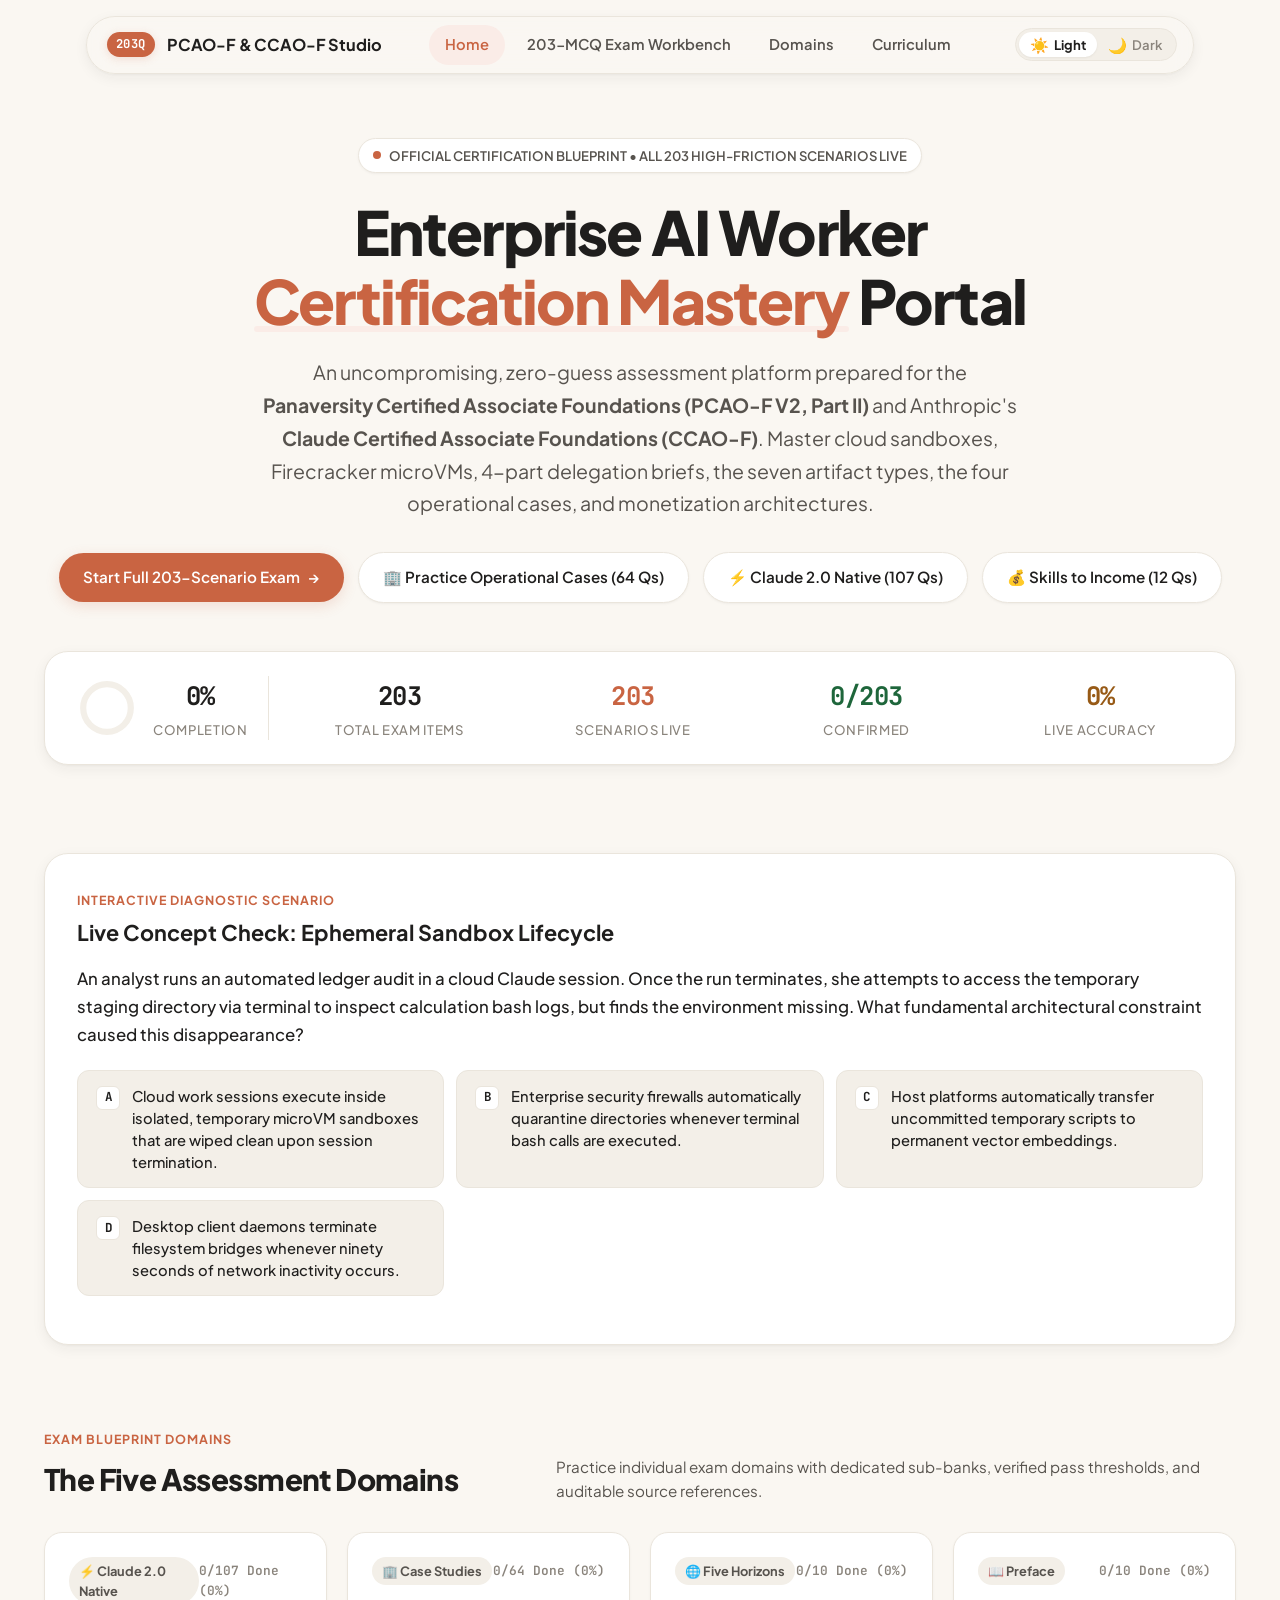
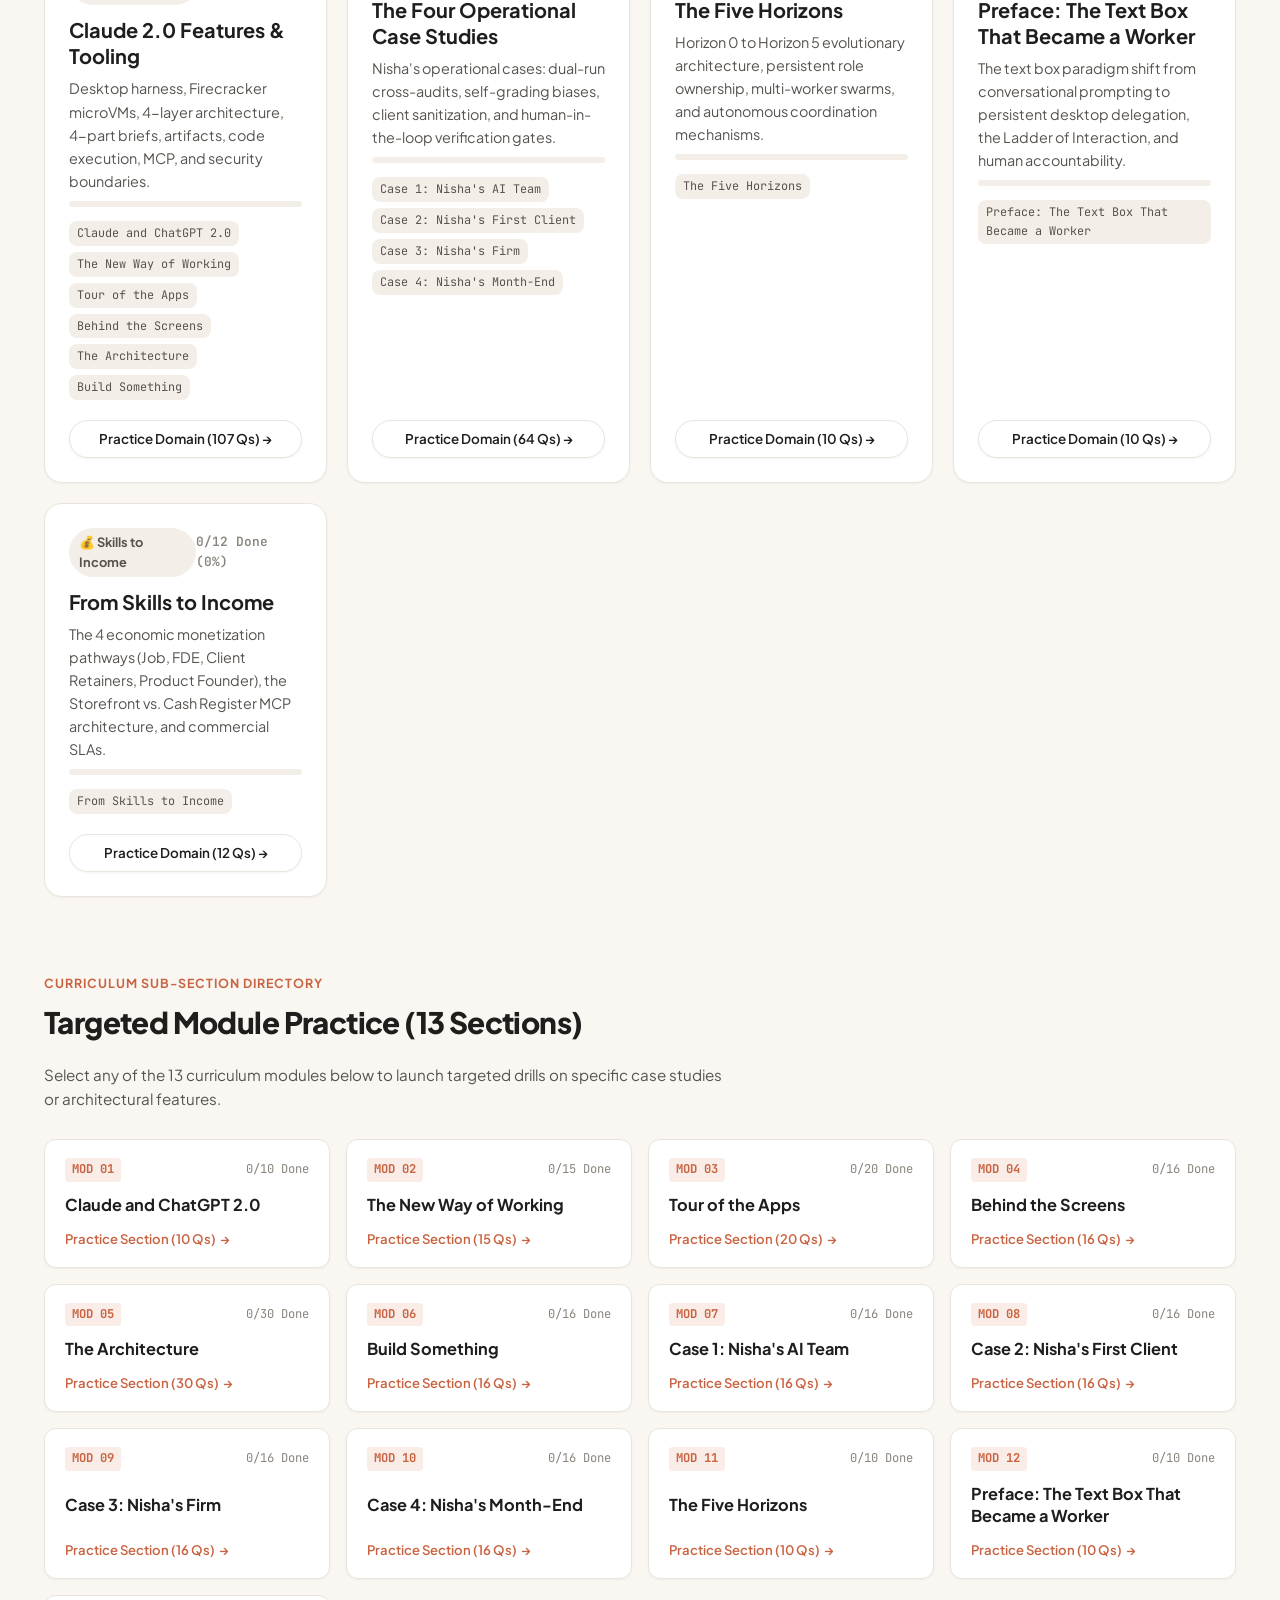
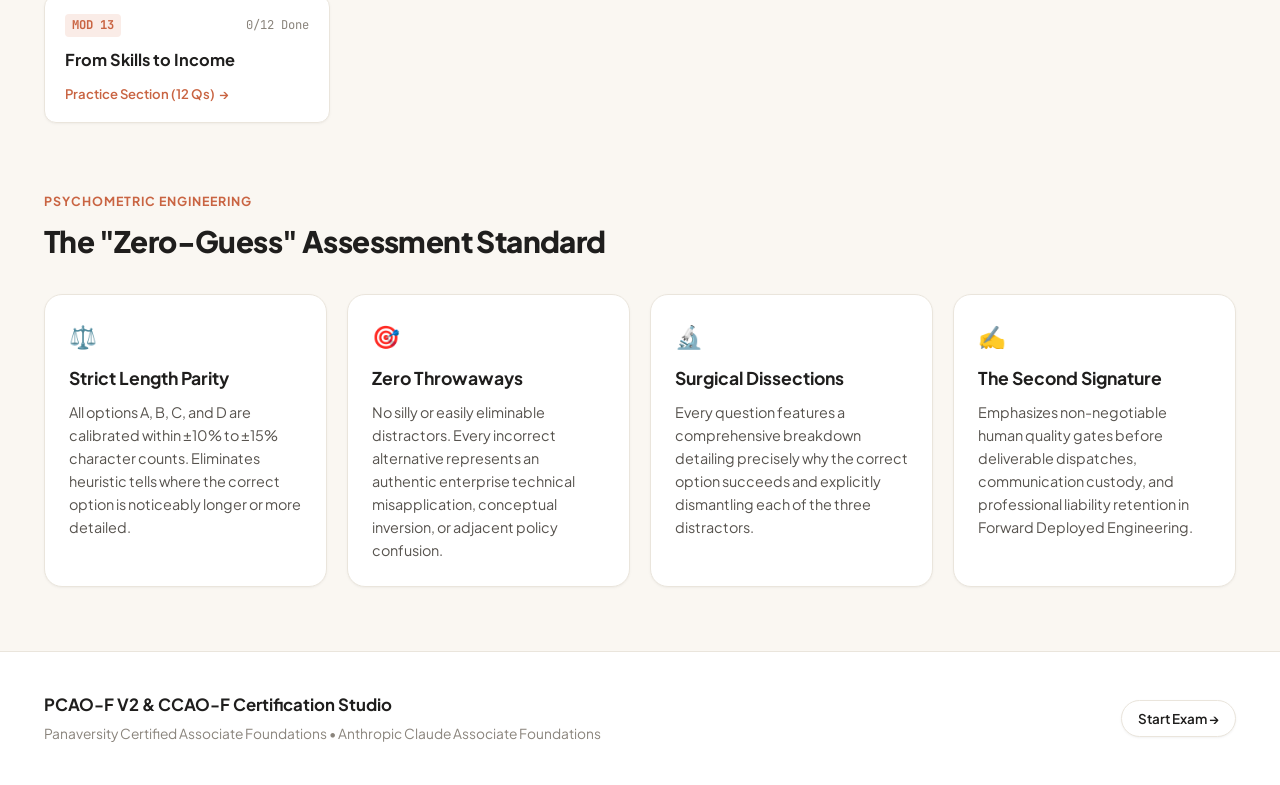
==== index.html @ 197ea334 "feat: complete 203-scenario zero-guess certification portal" ====
<!DOCTYPE html>
<html lang="en" data-theme="light">
<head>
  <meta charset="UTF-8" />
  <meta name="viewport" content="width=device-width, initial-scale=1.0" />
  <title>PCAO-F V2 &amp; CCAO-F Certification Studio | 203-Scenario Enterprise Portal</title>
  <link rel="stylesheet" href="styles.css" />
  <script defer src="questions.js"></script>
  <script defer src="app.js"></script>
</head>
<body>
  <!-- Canvas for milestone & correct-answer celebration effects -->
  <canvas id="celebration-canvas"></canvas>

  <!-- Floating Capsule Top Navigation Dock -->
  <header class="top-nav">
    <nav class="nav-capsule" aria-label="Main Navigation">
      <a class="nav-brand" href="index.html">
        <span class="brand-badge">203Q</span>
        <span>PCAO-F &amp; CCAO-F Studio</span>
      </a>

      <div class="nav-links">
        <a class="nav-link active" href="index.html">Home</a>
        <a class="nav-link" href="quiz.html">203-MCQ Exam Workbench</a>
        <a class="nav-link" href="#domains">Domains</a>
        <a class="nav-link" href="#curriculum">Curriculum</a>
      </div>

      <div class="nav-actions">
        <!-- Light / Dark Theme Switcher with Sun & Moon Icons -->
        <div class="theme-switch" role="group" aria-label="Theme Switcher">
          <button type="button" class="theme-switch-btn active" data-theme-btn="light" title="Switch to Light Theme">
            <span class="theme-icon" aria-hidden="true">☀️</span>
            <span>Light</span>
          </button>
          <button type="button" class="theme-switch-btn" data-theme-btn="dark" title="Switch to Dark Theme">
            <span class="theme-icon" aria-hidden="true">🌙</span>
            <span>Dark</span>
          </button>
        </div>
      </div>
    </nav>
  </header>

  <main class="container">
    <!-- Hero Section -->
    <section class="hero">
      <div class="hero-pill">
        <span class="hero-pill-dot"></span>
        <span>OFFICIAL CERTIFICATION BLUEPRINT • ALL 203 HIGH-FRICTION SCENARIOS LIVE</span>
      </div>

      <h1 class="hero-title" id="home-hero-title">
        Enterprise AI Worker <br />
        <span class="accent-span">Certification Mastery</span> Portal
      </h1>

      <p class="hero-sub">
        An uncompromising, zero-guess assessment platform prepared for the <strong>Panaversity Certified Associate Foundations (PCAO-F V2, Part II)</strong> and Anthropic's <strong>Claude Certified Associate Foundations (CCAO-F)</strong>. Master cloud sandboxes, Firecracker microVMs, 4-part delegation briefs, the seven artifact types, the four operational cases, and monetization architectures.
      </p>

      <div class="hero-actions">
        <a class="btn btn-primary" href="quiz.html">
          <span>Start Full 203-Scenario Exam</span>
          <span>→</span>
        </a>
        <a class="btn btn-outline" href="quiz.html?domain=The%20Four%20Operational%20Case%20Studies">
          <span>🏢 Practice Operational Cases (64 Qs)</span>
        </a>
        <a class="btn btn-outline" href="quiz.html?domain=Claude%202.0%20Features%20%26%20Tooling">
          <span>⚡ Claude 2.0 Native (107 Qs)</span>
        </a>
        <a class="btn btn-outline" href="quiz.html?domain=From%20Skills%20to%20Income">
          <span>💰 Skills to Income (12 Qs)</span>
        </a>
      </div>

      <!-- Live Examination Metrics Ribbon -->
      <div class="metrics-panel">
        <div class="metrics-ring-col">
          <svg class="metrics-ring-svg" viewBox="0 0 58 58" aria-hidden="true">
            <circle class="metrics-ring-bg" cx="29" cy="29" r="23"></circle>
            <circle class="metrics-ring-fg" id="home-ring-fg" cx="29" cy="29" r="23" stroke-dasharray="144.5" stroke-dashoffset="144.5"></circle>
          </svg>
          <div>
            <div class="metric-val" id="home-ring-pct">0%</div>
            <div class="metric-label">Completion</div>
          </div>
        </div>

        <div class="metric-cell">
          <div class="metric-val" id="home-stat-total">203</div>
          <div class="metric-label">Total Exam Items</div>
        </div>

        <div class="metric-cell">
          <div class="metric-val" id="home-stat-live" style="color:var(--accent-primary);">203</div>
          <div class="metric-label">Scenarios Live</div>
        </div>

        <div class="metric-cell">
          <div class="metric-val" id="home-stat-confirmed" style="color:var(--status-success-text);">0/203</div>
          <div class="metric-label">Confirmed</div>
        </div>

        <div class="metric-cell">
          <div class="metric-val" id="home-stat-accuracy" style="color:var(--status-warn-text);">0%</div>
          <div class="metric-label">Live Accuracy</div>
        </div>
      </div>
    </section>

    <!-- Interactive Scenario Check (Teaser) -->
    <section class="teaser-section">
      <article class="teaser-card" id="teaser-card">
        <span class="section-tag">Interactive Diagnostic Scenario</span>
        <h2 style="font-size:1.35rem; font-weight:700;">Live Concept Check: Ephemeral Sandbox Lifecycle</h2>
        <p class="teaser-question-stem">
          An analyst runs an automated ledger audit in a cloud Claude session. Once the run terminates, she attempts to access the temporary staging directory via terminal to inspect calculation bash logs, but finds the environment missing. What fundamental architectural constraint caused this disappearance?
        </p>

        <div class="teaser-options">
          <button type="button" class="teaser-opt-btn" data-teaser-opt="A">
            <span class="teaser-opt-key">A</span>
            <span>Cloud work sessions execute inside isolated, temporary microVM sandboxes that are wiped clean upon session termination.</span>
          </button>
          <button type="button" class="teaser-opt-btn" data-teaser-opt="B">
            <span class="teaser-opt-key">B</span>
            <span>Enterprise security firewalls automatically quarantine directories whenever terminal bash calls are executed.</span>
          </button>
          <button type="button" class="teaser-opt-btn" data-teaser-opt="C">
            <span class="teaser-opt-key">C</span>
            <span>Host platforms automatically transfer uncommitted temporary scripts to permanent vector embeddings.</span>
          </button>
          <button type="button" class="teaser-opt-btn" data-teaser-opt="D">
            <span class="teaser-opt-key">D</span>
            <span>Desktop client daemons terminate filesystem bridges whenever ninety seconds of network inactivity occurs.</span>
          </button>
        </div>

        <div class="teaser-feedback-box" id="teaser-feedback"></div>
      </article>
    </section>

    <!-- Domain Mastery Cards Section -->
    <section id="domains" style="padding-top:16px;">
      <div class="section-header">
        <div>
          <span class="section-tag">Exam Blueprint Domains</span>
          <h2 class="section-title">The Five Assessment Domains</h2>
        </div>
        <p class="section-desc">
          Practice individual exam domains with dedicated sub-banks, verified pass thresholds, and auditable source references.
        </p>
      </div>

      <div class="domain-grid" id="home-domain-grid">
        <!-- Rendered dynamically by app.js -->
      </div>
    </section>

    <!-- Curriculum Sub-Section Directory (13 Sections) -->
    <section id="curriculum" style="padding-top:16px;">
      <div class="section-header">
        <div>
          <span class="section-tag">Curriculum Sub-Section Directory</span>
          <h2 class="section-title">Targeted Module Practice (13 Sections)</h2>
        </div>
        <p class="section-desc">
          Select any of the 13 curriculum modules below to launch targeted drills on specific case studies or architectural features.
        </p>
      </div>

      <div class="section-directory-grid" id="home-section-grid">
        <!-- Rendered dynamically by app.js -->
      </div>
    </section>

    <!-- Methodology & Zero-Guess Standards Bento -->
    <section style="margin-bottom:64px;">
      <div class="section-header">
        <div>
          <span class="section-tag">Psychometric Engineering</span>
          <h2 class="section-title">The "Zero-Guess" Assessment Standard</h2>
        </div>
      </div>

      <div style="display:grid; grid-template-columns:repeat(auto-fit, minmax(260px, 1fr)); gap:20px;">
        <div style="background:var(--bg-card); border:1px solid var(--border-subtle); border-radius:var(--radius-lg); padding:24px; box-shadow:var(--shadow-sm);">
          <div style="font-size:1.4rem; margin-bottom:10px;">⚖️</div>
          <h3 style="font-size:1.1rem; font-weight:700; margin-bottom:8px;">Strict Length Parity</h3>
          <p style="font-size:0.9rem; color:var(--ink-secondary); line-height:1.6;">
            All options A, B, C, and D are calibrated within ±10% to ±15% character counts. Eliminates heuristic tells where the correct option is noticeably longer or more detailed.
          </p>
        </div>

        <div style="background:var(--bg-card); border:1px solid var(--border-subtle); border-radius:var(--radius-lg); padding:24px; box-shadow:var(--shadow-sm);">
          <div style="font-size:1.4rem; margin-bottom:10px;">🎯</div>
          <h3 style="font-size:1.1rem; font-weight:700; margin-bottom:8px;">Zero Throwaways</h3>
          <p style="font-size:0.9rem; color:var(--ink-secondary); line-height:1.6;">
            No silly or easily eliminable distractors. Every incorrect alternative represents an authentic enterprise technical misapplication, conceptual inversion, or adjacent policy confusion.
          </p>
        </div>

        <div style="background:var(--bg-card); border:1px solid var(--border-subtle); border-radius:var(--radius-lg); padding:24px; box-shadow:var(--shadow-sm);">
          <div style="font-size:1.4rem; margin-bottom:10px;">🔬</div>
          <h3 style="font-size:1.1rem; font-weight:700; margin-bottom:8px;">Surgical Dissections</h3>
          <p style="font-size:0.9rem; color:var(--ink-secondary); line-height:1.6;">
            Every question features a comprehensive breakdown detailing precisely why the correct option succeeds and explicitly dismantling each of the three distractors.
          </p>
        </div>

        <div style="background:var(--bg-card); border:1px solid var(--border-subtle); border-radius:var(--radius-lg); padding:24px; box-shadow:var(--shadow-sm);">
          <div style="font-size:1.4rem; margin-bottom:10px;">✍️</div>
          <h3 style="font-size:1.1rem; font-weight:700; margin-bottom:8px;">The Second Signature</h3>
          <p style="font-size:0.9rem; color:var(--ink-secondary); line-height:1.6;">
            Emphasizes non-negotiable human quality gates before deliverable dispatches, communication custody, and professional liability retention in Forward Deployed Engineering.
          </p>
        </div>
      </div>
    </section>
  </main>

  <!-- Clean Footer -->
  <footer style="border-top:1px solid var(--border-subtle); padding:40px 0; background:var(--bg-card); margin-top:40px;">
    <div class="container" style="display:flex; flex-wrap:wrap; align-items:center; justify-content:space-between; gap:20px;">
      <div>
        <div style="font-weight:700; font-size:1.05rem; margin-bottom:4px;">PCAO-F V2 &amp; CCAO-F Certification Studio</div>
        <div style="font-size:0.86rem; color:var(--ink-muted);">Panaversity Certified Associate Foundations • Anthropic Claude Associate Foundations</div>
      </div>
      <div style="display:flex; align-items:center; gap:14px;">
        <a class="btn btn-outline btn-sm" href="quiz.html">Start Exam →</a>
      </div>
    </div>
  </footer>
</body>
</html>
---- styles.css ----
/* ==========================================================================
   ANTHROPIC EDITORIAL DESIGN SYSTEM
   Theme: Warm Porcelain Creme (Light) & Obsidian Titanium (Dark)
   ========================================================================== */

@import url('https://fonts.googleapis.com/css2?family=Plus+Jakarta+Sans:wght@400;500;600;700;800&family=JetBrains+Mono:wght@400;500;600;700&family=Newsreader:ital,opsz,wght@0,6..72,400;0,6..72,600;1,6..72,400&display=swap');

/* --- CSS Variables & Palettes --- */
:root {
  /* Light Theme (Warm Porcelain Creme) */
  --bg-page: #FAF7F2;
  --bg-card: #FFFFFF;
  --bg-card-hover: #FDFBF8;
  --bg-subtle: #F3EFE8;
  --bg-sunken: #EDE8DF;
  --bg-glass: rgba(250, 247, 242, 0.85);

  --border-subtle: #EAE5DC;
  --border-strong: #D9D2C6;
  --border-focus: #C96442;

  --ink-primary: #1F1E1D;
  --ink-secondary: #57534E;
  --ink-muted: #8A847C;
  --ink-faint: #B5AFA7;

  /* Terracotta / Anthropic Accent */
  --accent-primary: #C96442;
  --accent-hover: #B35334;
  --accent-subtle: #FAECE7;
  --accent-glow: rgba(201, 100, 66, 0.18);

  /* Functional Status */
  --status-success-bg: #EAF6EE;
  --status-success-border: #99D7AB;
  --status-success-text: #1E663B;
  
  --status-error-bg: #FDF1F0;
  --status-error-border: #F7B5B1;
  --status-error-text: #A8241D;

  --status-warn-bg: #FEF7EC;
  --status-warn-border: #FBD38D;
  --status-warn-text: #975A16;

  --status-info-bg: #EEF4FA;
  --status-info-border: #BFD7EA;
  --status-info-text: #2B6CB0;

  /* Shadows */
  --shadow-sm: 0 1px 3px rgba(31, 30, 29, 0.04), 0 1px 2px rgba(31, 30, 29, 0.02);
  --shadow-md: 0 4px 14px rgba(31, 30, 29, 0.06), 0 1px 3px rgba(31, 30, 29, 0.04);
  --shadow-lg: 0 14px 34px rgba(31, 30, 29, 0.08), 0 4px 10px rgba(31, 30, 29, 0.04);
  --shadow-elevated: 0 20px 48px -8px rgba(31, 30, 29, 0.14);

  --radius-sm: 8px;
  --radius-md: 12px;
  --radius-lg: 18px;
  --radius-xl: 24px;
  --radius-full: 9999px;

  --font-sans: 'Plus Jakarta Sans', -apple-system, BlinkMacSystemFont, 'Segoe UI', Roboto, sans-serif;
  --font-serif: 'Newsreader', Georgia, serif;
  --font-mono: 'JetBrains Mono', 'IBM Plex Mono', monospace;

  --trans-fast: 0.15s ease;
  --trans-spring: 0.35s cubic-bezier(0.16, 1, 0.3, 1);
  --trans-bounce: 0.5s cubic-bezier(0.34, 1.56, 0.64, 1);
}

/* Dark Theme (Warm Obsidian Titanium) */
[data-theme="dark"] {
  --bg-page: #0E0F12;
  --bg-card: #15171C;
  --bg-card-hover: #1C1E25;
  --bg-subtle: #1F222A;
  --bg-sunken: #101216;
  --bg-glass: rgba(14, 15, 18, 0.85);

  --border-subtle: #252832;
  --border-strong: #363B48;
  --border-focus: #E07A5F;

  --ink-primary: #F4F4F6;
  --ink-secondary: #A6A9B4;
  --ink-muted: #6F7380;
  --ink-faint: #444754;

  --accent-primary: #E07A5F;
  --accent-hover: #F28C72;
  --accent-subtle: rgba(224, 122, 95, 0.14);
  --accent-glow: rgba(224, 122, 95, 0.28);

  --status-success-bg: rgba(46, 160, 89, 0.14);
  --status-success-border: rgba(46, 160, 89, 0.35);
  --status-success-text: #4ADE80;

  --status-error-bg: rgba(239, 68, 68, 0.14);
  --status-error-border: rgba(239, 68, 68, 0.35);
  --status-error-text: #F87171;

  --status-warn-bg: rgba(245, 158, 11, 0.14);
  --status-warn-border: rgba(245, 158, 11, 0.35);
  --status-warn-text: #FBBF24;

  --status-info-bg: rgba(59, 130, 246, 0.14);
  --status-info-border: rgba(59, 130, 246, 0.35);
  --status-info-text: #60A5FA;

  --shadow-sm: 0 1px 3px rgba(0, 0, 0, 0.3);
  --shadow-md: 0 4px 16px rgba(0, 0, 0, 0.45);
  --shadow-lg: 0 14px 36px rgba(0, 0, 0, 0.6);
  --shadow-elevated: 0 24px 52px -10px rgba(0, 0, 0, 0.8);
}

/* --- Global Reset & Base Styles --- */
*, *::before, *::after {
  box-sizing: border-box;
  margin: 0;
  padding: 0;
}

html {
  font-size: 16px;
  scroll-behavior: smooth;
  -webkit-font-smoothing: antialiased;
  -moz-osx-font-smoothing: grayscale;
}

body {
  font-family: var(--font-sans);
  background-color: var(--bg-page);
  color: var(--ink-primary);
  line-height: 1.6;
  min-height: 100vh;
  position: relative;
  overflow-x: hidden;
  transition: background-color 0.35s ease, color 0.35s ease;
}

/* Subtle editorial ambient background mesh */
body::before {
  content: "";
  position: fixed;
  top: 0;
  left: 0;
  right: 0;
  bottom: 0;
  background-radial-gradient: radial-gradient(circle at 18% 12%, var(--accent-subtle) 0%, transparent 45%),
                              radial-gradient(circle at 82% 85%, var(--accent-glow) 0%, transparent 40%);
  pointer-events: none;
  z-index: -1;
  opacity: 0.6;
}

a {
  color: inherit;
  text-decoration: none;
}

button {
  font-family: inherit;
  border: none;
  background: none;
  cursor: pointer;
}

img, svg {
  display: block;
  max-width: 100%;
}

.mono {
  font-family: var(--font-mono);
}

.serif {
  font-family: var(--font-serif);
}

/* --- Container Wrappers --- */
.container {
  width: 100%;
  max-width: 1240px;
  margin: 0 auto;
  padding: 0 24px;
}

/* --- Floating Capsule Navigation Dock --- */
.top-nav {
  position: sticky;
  top: 16px;
  z-index: 100;
  margin: 0 auto 32px;
  max-width: 1140px;
  padding: 0 16px;
}

.nav-capsule {
  display: flex;
  align-items: center;
  justify-content: space-between;
  background: var(--bg-glass);
  backdrop-filter: blur(14px);
  -webkit-backdrop-filter: blur(14px);
  border: 1px solid var(--border-subtle);
  border-radius: var(--radius-full);
  padding: 8px 16px 8px 20px;
  box-shadow: var(--shadow-md);
  transition: all var(--trans-spring);
}

.nav-brand {
  display: flex;
  align-items: center;
  gap: 12px;
  font-weight: 700;
  font-size: 1.02rem;
  letter-spacing: -0.01em;
}

.brand-badge {
  display: inline-flex;
  align-items: center;
  justify-content: center;
  padding: 3px 9px;
  background: var(--accent-primary);
  color: #FFFFFF;
  border-radius: var(--radius-full);
  font-family: var(--font-mono);
  font-size: 0.76rem;
  font-weight: 700;
  letter-spacing: 0.04em;
  box-shadow: 0 2px 8px var(--accent-glow);
}

.nav-links {
  display: flex;
  align-items: center;
  gap: 6px;
}

.nav-link {
  padding: 8px 16px;
  border-radius: var(--radius-full);
  font-size: 0.92rem;
  font-weight: 600;
  color: var(--ink-secondary);
  transition: all var(--trans-fast);
}

.nav-link:hover {
  color: var(--ink-primary);
  background: var(--bg-subtle);
}

.nav-link.active {
  color: var(--accent-primary);
  background: var(--accent-subtle);
}

.nav-actions {
  display: flex;
  align-items: center;
  gap: 10px;
}

/* Theme Toggle Pill Switch */
.theme-switch {
  display: flex;
  align-items: center;
  background: var(--bg-subtle);
  border: 1px solid var(--border-subtle);
  border-radius: var(--radius-full);
  padding: 3px;
  cursor: pointer;
  transition: all var(--trans-fast);
}

.theme-switch:hover {
  border-color: var(--border-strong);
}

.theme-switch-btn {
  display: inline-flex;
  align-items: center;
  gap: 5px;
  padding: 5px 11px;
  border-radius: var(--radius-full);
  font-size: 0.82rem;
  font-weight: 600;
  color: var(--ink-muted);
  transition: all var(--trans-spring);
  line-height: 1;
}

.theme-switch-btn:hover {
  color: var(--ink-primary);
}

.theme-switch-btn.active {
  background: var(--bg-card);
  color: var(--ink-primary);
  font-weight: 700;
  box-shadow: var(--shadow-sm);
}

.theme-icon {
  font-size: 0.95rem;
  display: inline-block;
  line-height: 1;
}

/* Mobile Nav Toggle */
.mobile-nav-toggle {
  display: none;
  font-size: 1.25rem;
  padding: 6px 10px;
  color: var(--ink-primary);
}

/* --- Hero Section --- */
.hero {
  padding: 48px 0 32px;
  text-align: center;
  position: relative;
}

.hero-pill {
  display: inline-flex;
  align-items: center;
  gap: 8px;
  padding: 6px 14px;
  background: var(--bg-card);
  border: 1px solid var(--border-subtle);
  border-radius: var(--radius-full);
  font-size: 0.82rem;
  font-weight: 600;
  color: var(--ink-secondary);
  margin-bottom: 24px;
  box-shadow: var(--shadow-sm);
  animation: fadeInDown 0.6s var(--trans-spring);
}

.hero-pill-dot {
  width: 8px;
  height: 8px;
  border-radius: 50%;
  background: var(--accent-primary);
  animation: pulse 2s infinite;
}

.hero-title {
  font-size: clamp(2.2rem, 5.2vw, 3.8rem);
  font-weight: 800;
  letter-spacing: -0.03em;
  line-height: 1.15;
  margin-bottom: 20px;
  color: var(--ink-primary);
  max-width: 920px;
  margin-left: auto;
  margin-right: auto;
  animation: fadeInUp 0.7s var(--trans-spring);
}

.hero-title .accent-span {
  color: var(--accent-primary);
  position: relative;
  display: inline-block;
}

.hero-title .accent-span::after {
  content: "";
  position: absolute;
  bottom: 4px;
  left: 0;
  right: 0;
  height: 6px;
  background: var(--accent-subtle);
  z-index: -1;
  border-radius: 4px;
}

.hero-sub {
  font-size: clamp(1.05rem, 2vw, 1.22rem);
  color: var(--ink-secondary);
  max-width: 760px;
  margin: 0 auto 32px;
  font-weight: 400;
  line-height: 1.68;
  animation: fadeInUp 0.8s var(--trans-spring);
}

.hero-actions {
  display: flex;
  flex-wrap: wrap;
  align-items: center;
  justify-content: center;
  gap: 14px;
  margin-bottom: 48px;
  animation: fadeInUp 0.9s var(--trans-spring);
}

/* Button Component Standards */
.btn {
  display: inline-flex;
  align-items: center;
  justify-content: center;
  gap: 8px;
  font-weight: 600;
  border-radius: var(--radius-full);
  transition: all var(--trans-spring);
  font-size: 0.95rem;
  padding: 12px 24px;
  white-space: nowrap;
}

.btn-primary {
  background: var(--accent-primary);
  color: #FFFFFF;
  box-shadow: 0 4px 14px var(--accent-glow);
}

.btn-primary:hover {
  background: var(--accent-hover);
  transform: translateY(-2px);
  box-shadow: 0 6px 20px var(--accent-glow);
}

.btn-primary:active {
  transform: translateY(0);
}

.btn-outline {
  background: var(--bg-card);
  color: var(--ink-primary);
  border: 1px solid var(--border-subtle);
  box-shadow: var(--shadow-sm);
}

.btn-outline:hover {
  background: var(--bg-card-hover);
  border-color: var(--border-strong);
  transform: translateY(-2px);
  box-shadow: var(--shadow-md);
}

.btn-sm {
  padding: 7px 16px;
  font-size: 0.84rem;
}

/* --- Live Examination Metrics Ribbon --- */
.metrics-panel {
  background: var(--bg-card);
  border: 1px solid var(--border-subtle);
  border-radius: var(--radius-xl);
  padding: 24px 32px;
  box-shadow: var(--shadow-md);
  margin-bottom: 56px;
  display: grid;
  grid-template-columns: auto 1fr 1fr 1fr 1fr;
  align-items: center;
  gap: 28px;
  animation: fadeInUp 1s var(--trans-spring);
}

.metrics-ring-col {
  display: flex;
  align-items: center;
  gap: 16px;
  padding-right: 20px;
  border-right: 1px solid var(--border-subtle);
}

.metrics-ring-svg {
  width: 60px;
  height: 60px;
  transform: rotate(-90deg);
}

.metrics-ring-bg {
  fill: none;
  stroke: var(--bg-subtle);
  stroke-width: 6;
}

.metrics-ring-fg {
  fill: none;
  stroke: var(--accent-primary);
  stroke-width: 6;
  stroke-linecap: round;
  transition: stroke-dashoffset 0.8s ease;
}

.metric-cell {
  display: flex;
  flex-direction: column;
}

.metric-val {
  font-size: 1.6rem;
  font-weight: 700;
  font-family: var(--font-mono);
  letter-spacing: -0.02em;
  color: var(--ink-primary);
}

.metric-label {
  font-size: 0.82rem;
  font-weight: 500;
  color: var(--ink-muted);
  text-transform: uppercase;
  letter-spacing: 0.05em;
  margin-top: 2px;
}

/* --- Section Heading Block --- */
.section-header {
  margin-bottom: 28px;
  display: flex;
  flex-wrap: wrap;
  align-items: flex-end;
  justify-content: space-between;
  gap: 16px;
}

.section-tag {
  display: inline-block;
  font-size: 0.78rem;
  font-weight: 700;
  text-transform: uppercase;
  letter-spacing: 0.08em;
  color: var(--accent-primary);
  margin-bottom: 6px;
}

.section-title {
  font-size: clamp(1.4rem, 2.8vw, 1.85rem);
  font-weight: 800;
  letter-spacing: -0.02em;
}

.section-desc {
  font-size: 0.95rem;
  color: var(--ink-secondary);
  max-width: 680px;
}

/* --- Domain Cards Grid (4 Major Domains) --- */
.domain-grid {
  display: grid;
  grid-template-columns: repeat(auto-fit, minmax(280px, 1fr));
  gap: 20px;
  margin-bottom: 56px;
}

.domain-card {
  background: var(--bg-card);
  border: 1px solid var(--border-subtle);
  border-radius: var(--radius-lg);
  padding: 24px;
  box-shadow: var(--shadow-sm);
  display: flex;
  flex-direction: column;
  justify-content: space-between;
  gap: 20px;
  position: relative;
  overflow: hidden;
  transition: all var(--trans-spring);
}

.domain-card:hover {
  transform: translateY(-4px);
  border-color: var(--border-strong);
  box-shadow: var(--shadow-lg);
}

.domain-card-top {
  display: flex;
  justify-content: space-between;
  align-items: center;
}

.domain-badge {
  display: inline-flex;
  align-items: center;
  gap: 6px;
  font-size: 0.8rem;
  font-weight: 700;
  padding: 4px 10px;
  border-radius: var(--radius-full);
  background: var(--bg-subtle);
  color: var(--ink-secondary);
}

.domain-progress-stat {
  font-family: var(--font-mono);
  font-size: 0.8rem;
  font-weight: 600;
  color: var(--ink-muted);
}

.domain-title {
  font-size: 1.25rem;
  font-weight: 700;
  margin: 12px 0 8px;
  line-height: 1.3;
}

.domain-desc {
  font-size: 0.9rem;
  color: var(--ink-secondary);
  line-height: 1.6;
}

.domain-topics {
  display: flex;
  flex-wrap: wrap;
  gap: 6px;
  margin-top: 14px;
}

.topic-tag {
  font-size: 0.74rem;
  padding: 3px 8px;
  border-radius: var(--radius-sm);
  background: var(--bg-subtle);
  color: var(--ink-secondary);
  font-family: var(--font-mono);
}

.domain-bar {
  height: 6px;
  width: 100%;
  background: var(--bg-subtle);
  border-radius: var(--radius-full);
  overflow: hidden;
  margin-top: 8px;
}

.domain-bar-fill {
  height: 100%;
  background: var(--accent-primary);
  border-radius: var(--radius-full);
  transition: width 0.6s ease;
}

/* --- Section Directory (12 Sub-Section Cards) --- */
.section-directory-grid {
  display: grid;
  grid-template-columns: repeat(auto-fill, minmax(270px, 1fr));
  gap: 16px;
  margin-bottom: 64px;
}

.chapter-tile {
  background: var(--bg-card);
  border: 1px solid var(--border-subtle);
  border-radius: var(--radius-md);
  padding: 18px 20px;
  box-shadow: var(--shadow-sm);
  display: flex;
  flex-direction: column;
  justify-content: space-between;
  gap: 12px;
  transition: all var(--trans-spring);
  text-decoration: none;
  color: inherit;
  position: relative;
}

.chapter-tile:hover {
  transform: translateY(-3px);
  border-color: var(--accent-primary);
  box-shadow: var(--shadow-md);
}

.chapter-tile-header {
  display: flex;
  justify-content: space-between;
  align-items: center;
}

.chapter-num {
  font-family: var(--font-mono);
  font-size: 0.76rem;
  font-weight: 700;
  color: var(--accent-primary);
  background: var(--accent-subtle);
  padding: 2px 7px;
  border-radius: 4px;
}

.chapter-count {
  font-family: var(--font-mono);
  font-size: 0.76rem;
  color: var(--ink-muted);
}

.chapter-name {
  font-size: 1.02rem;
  font-weight: 700;
  line-height: 1.35;
  color: var(--ink-primary);
}

.chapter-tile-cta {
  font-size: 0.82rem;
  font-weight: 600;
  color: var(--accent-primary);
  display: flex;
  align-items: center;
  gap: 4px;
}

/* --- Interactive Teaser Card --- */
.teaser-section {
  margin-bottom: 64px;
}

.teaser-card {
  background: var(--bg-card);
  border: 1px solid var(--border-subtle);
  border-radius: var(--radius-xl);
  padding: 32px;
  box-shadow: var(--shadow-md);
  position: relative;
}

.teaser-question-stem {
  font-size: 1.05rem;
  font-weight: 500;
  line-height: 1.68;
  margin: 14px 0 20px;
  color: var(--ink-primary);
}

.teaser-options {
  display: grid;
  grid-template-columns: repeat(auto-fit, minmax(280px, 1fr));
  gap: 12px;
  margin-bottom: 16px;
}

.teaser-opt-btn {
  text-align: left;
  padding: 14px 18px;
  border: 1px solid var(--border-subtle);
  border-radius: var(--radius-md);
  background: var(--bg-subtle);
  color: var(--ink-primary);
  font-size: 0.92rem;
  font-weight: 500;
  line-height: 1.5;
  display: flex;
  align-items: flex-start;
  gap: 12px;
  transition: all var(--trans-fast);
}

.teaser-opt-btn:hover {
  background: var(--bg-card-hover);
  border-color: var(--border-strong);
  transform: translateY(-1px);
}

.teaser-opt-key {
  display: inline-flex;
  align-items: center;
  justify-content: center;
  width: 24px;
  height: 24px;
  border-radius: 6px;
  background: var(--bg-card);
  border: 1px solid var(--border-subtle);
  font-family: var(--font-mono);
  font-size: 0.78rem;
  font-weight: 700;
  flex-shrink: 0;
  margin-top: 1px;
}

.teaser-feedback-box {
  margin-top: 16px;
  padding: 16px 20px;
  border-radius: var(--radius-md);
  font-size: 0.92rem;
  display: none;
  animation: fadeIn 0.3s ease;
}

/* ==========================================================================
   QUIZ WORKBENCH / ARENA INTERFACE
   ========================================================================== */

.workbench-layout {
  display: grid;
  grid-template-columns: 1fr;
  gap: 24px;
  padding-bottom: 80px;
}

/* Command Control Ribbon */
.command-ribbon {
  background: var(--bg-card);
  border: 1px solid var(--border-subtle);
  border-radius: var(--radius-lg);
  padding: 16px 20px;
  box-shadow: var(--shadow-sm);
  display: flex;
  flex-direction: column;
  gap: 14px;
  margin-bottom: 8px;
}

.command-ribbon-row {
  display: flex;
  flex-wrap: wrap;
  align-items: center;
  justify-content: space-between;
  gap: 12px;
}

.timer-capsule {
  display: flex;
  align-items: center;
  gap: 10px;
  background: var(--bg-subtle);
  border: 1px solid var(--border-subtle);
  padding: 6px 14px;
  border-radius: var(--radius-full);
  font-family: var(--font-mono);
  font-size: 0.92rem;
  font-weight: 700;
}

.timer-controls {
  display: flex;
  align-items: center;
  gap: 6px;
}

.timer-btn {
  padding: 3px 8px;
  border-radius: 4px;
  font-size: 0.75rem;
  font-weight: 600;
  background: var(--bg-card);
  border: 1px solid var(--border-subtle);
}

.timer-btn:hover {
  border-color: var(--border-strong);
}

/* Filter Chips Bar */
.filter-chips-bar {
  display: flex;
  flex-wrap: wrap;
  align-items: center;
  gap: 8px;
}

.filter-chip {
  padding: 6px 14px;
  border-radius: var(--radius-full);
  font-size: 0.82rem;
  font-weight: 600;
  background: var(--bg-subtle);
  border: 1px solid var(--border-subtle);
  color: var(--ink-secondary);
  transition: all var(--trans-fast);
}

.filter-chip:hover {
  background: var(--bg-card-hover);
  color: var(--ink-primary);
}

.filter-chip.active {
  background: var(--ink-primary);
  color: var(--bg-card);
  border-color: var(--ink-primary);
}

/* 230-Item Jump Navigator Matrix */
.matrix-container {
  background: var(--bg-card);
  border: 1px solid var(--border-subtle);
  border-radius: var(--radius-lg);
  padding: 16px;
  box-shadow: var(--shadow-sm);
  margin-bottom: 20px;
}

.matrix-header {
  display: flex;
  justify-content: space-between;
  align-items: center;
  margin-bottom: 12px;
}

.matrix-legend {
  display: flex;
  flex-wrap: wrap;
  gap: 12px;
  font-size: 0.75rem;
  color: var(--ink-muted);
}

.matrix-legend-item {
  display: flex;
  align-items: center;
  gap: 5px;
}

.legend-swatch {
  width: 10px;
  height: 10px;
  border-radius: 2px;
}

.matrix-grid {
  display: grid;
  grid-template-columns: repeat(auto-fill, minmax(36px, 1fr));
  gap: 6px;
  max-height: 160px;
  overflow-y: auto;
  padding-right: 4px;
}

.matrix-btn {
  height: 34px;
  border-radius: var(--radius-sm);
  border: 1px solid var(--border-subtle);
  background: var(--bg-subtle);
  color: var(--ink-secondary);
  font-family: var(--font-mono);
  font-size: 0.82rem;
  font-weight: 600;
  display: flex;
  align-items: center;
  justify-content: center;
  transition: all var(--trans-fast);
  position: relative;
}

.matrix-btn:hover {
  background: var(--bg-card-hover);
  border-color: var(--border-strong);
  color: var(--ink-primary);
  transform: scale(1.05);
}

.matrix-btn.active {
  border-color: var(--accent-primary);
  box-shadow: 0 0 0 2px var(--accent-glow);
  font-weight: 800;
}

.matrix-btn.answered-correct {
  background: var(--status-success-bg);
  color: var(--status-success-text);
  border-color: var(--status-success-border);
}

.matrix-btn.answered-incorrect {
  background: var(--status-error-bg);
  color: var(--status-error-text);
  border-color: var(--status-error-border);
}

.matrix-btn.bookmarked::after {
  content: "★";
  position: absolute;
  top: 1px;
  right: 2px;
  font-size: 8px;
  color: var(--accent-primary);
}

/* Question Workbench Main Card */
.question-workbench-card {
  background: var(--bg-card);
  border: 1px solid var(--border-subtle);
  border-radius: var(--radius-xl);
  padding: 36px;
  box-shadow: var(--shadow-md);
  position: relative;
  transition: all var(--trans-spring);
}

.question-meta-bar {
  display: flex;
  flex-wrap: wrap;
  align-items: center;
  justify-content: space-between;
  gap: 12px;
  padding-bottom: 18px;
  border-bottom: 1px solid var(--border-subtle);
  margin-bottom: 24px;
}

.question-breadcrumbs {
  display: flex;
  flex-wrap: wrap;
  align-items: center;
  gap: 8px;
  font-size: 0.85rem;
  color: var(--ink-muted);
}

.breadcrumb-tag {
  font-weight: 700;
  color: var(--accent-primary);
  background: var(--accent-subtle);
  padding: 2px 8px;
  border-radius: 4px;
  font-size: 0.8rem;
}

.bookmark-toggle-btn {
  display: flex;
  align-items: center;
  gap: 6px;
  padding: 6px 12px;
  border-radius: var(--radius-full);
  background: var(--bg-subtle);
  border: 1px solid var(--border-subtle);
  font-size: 0.84rem;
  font-weight: 600;
  color: var(--ink-secondary);
  transition: all var(--trans-fast);
}

.bookmark-toggle-btn.bookmarked {
  background: #FFF7ED;
  color: #C2410C;
  border-color: #FDBA74;
}

/* Question Stem Typography */
.question-stem {
  font-size: clamp(1.15rem, 2.2vw, 1.38rem);
  font-weight: 600;
  line-height: 1.62;
  color: var(--ink-primary);
  margin-bottom: 28px;
  letter-spacing: -0.01em;
}

/* Options Grid */
.options-list {
  display: flex;
  flex-direction: column;
  gap: 14px;
  margin-bottom: 32px;
}

.option-item {
  display: flex;
  align-items: flex-start;
  gap: 16px;
  padding: 18px 22px;
  border: 1.5px solid var(--border-subtle);
  border-radius: var(--radius-lg);
  background: var(--bg-subtle);
  color: var(--ink-primary);
  font-size: 1.02rem;
  line-height: 1.6;
  text-align: left;
  cursor: pointer;
  transition: all var(--trans-spring);
  position: relative;
  user-select: none;
}

.option-item:hover {
  background: var(--bg-card-hover);
  border-color: var(--border-strong);
  transform: translateY(-2px);
  box-shadow: var(--shadow-sm);
}

.option-badge {
  display: inline-flex;
  align-items: center;
  justify-content: center;
  width: 32px;
  height: 32px;
  border-radius: var(--radius-sm);
  background: var(--bg-card);
  border: 1.5px solid var(--border-subtle);
  font-family: var(--font-mono);
  font-size: 0.92rem;
  font-weight: 700;
  flex-shrink: 0;
  transition: all var(--trans-spring);
}

.option-text {
  flex-grow: 1;
  padding-top: 2px;
}

/* Selected state */
.option-item.selected {
  background: var(--bg-card);
  border-color: var(--accent-primary);
  box-shadow: 0 0 0 2px var(--accent-glow), var(--shadow-sm);
}

.option-item.selected .option-badge {
  background: var(--accent-primary);
  color: #FFFFFF;
  border-color: var(--accent-primary);
}

/* Confirmed Correct/Incorrect states */
.option-item.correct-revealed {
  background: var(--status-success-bg);
  border-color: var(--status-success-border);
  color: var(--status-success-text);
  font-weight: 600;
}

.option-item.correct-revealed .option-badge {
  background: var(--status-success-border);
  color: var(--status-success-text);
  border-color: var(--status-success-border);
}

.option-item.incorrect-revealed {
  background: var(--status-error-bg);
  border-color: var(--status-error-border);
  color: var(--status-error-text);
  opacity: 0.85;
}

.option-item.incorrect-revealed .option-badge {
  background: var(--status-error-border);
  color: var(--status-error-text);
  border-color: var(--status-error-border);
}

/* Action Controls Bar */
.workbench-actions-bar {
  display: flex;
  flex-wrap: wrap;
  align-items: center;
  justify-content: space-between;
  gap: 16px;
  padding-top: 24px;
  border-top: 1px solid var(--border-subtle);
}

.nav-buttons-group {
  display: flex;
  align-items: center;
  gap: 10px;
}

/* Feedback Drawer / Verification Disclosure */
.feedback-drawer {
  margin-top: 32px;
  border-radius: var(--radius-lg);
  border: 1px solid var(--border-subtle);
  background: var(--bg-card);
  box-shadow: var(--shadow-md);
  overflow: hidden;
  animation: slideDown 0.4s var(--trans-spring);
}

.feedback-header {
  padding: 18px 24px;
  display: flex;
  align-items: center;
  justify-content: space-between;
  gap: 12px;
  font-weight: 700;
  font-size: 1.05rem;
}

.feedback-header.is-correct {
  background: var(--status-success-bg);
  color: var(--status-success-text);
  border-bottom: 1px solid var(--status-success-border);
}

.feedback-header.is-incorrect {
  background: var(--status-error-bg);
  color: var(--status-error-text);
  border-bottom: 1px solid var(--status-error-border);
}

.feedback-body {
  padding: 24px;
  display: flex;
  flex-direction: column;
  gap: 20px;
}

/* Auditable Reference Bento Box */
.audit-reference-card {
  background: var(--bg-subtle);
  border: 1px solid var(--border-subtle);
  border-radius: var(--radius-md);
  padding: 18px;
}

.audit-reference-title {
  font-size: 0.82rem;
  font-weight: 700;
  text-transform: uppercase;
  letter-spacing: 0.06em;
  color: var(--accent-primary);
  margin-bottom: 10px;
  display: flex;
  align-items: center;
  gap: 6px;
}

.audit-meta-grid {
  display: grid;
  grid-template-columns: repeat(auto-fit, minmax(180px, 1fr));
  gap: 10px;
}

.audit-meta-cell {
  display: flex;
  flex-direction: column;
}

.audit-meta-k {
  font-size: 0.76rem;
  color: var(--ink-muted);
  text-transform: uppercase;
  font-weight: 600;
}

.audit-meta-v {
  font-size: 0.9rem;
  font-weight: 600;
  color: var(--ink-primary);
  word-break: break-word;
}

/* Distractor Dissection Section */
.dissection-block {
  margin-top: 10px;
}

.dissection-heading {
  font-size: 0.95rem;
  font-weight: 700;
  margin-bottom: 12px;
  color: var(--ink-primary);
}

.dissection-list {
  display: flex;
  flex-direction: column;
  gap: 10px;
}

.dissection-item {
  padding: 12px 16px;
  border-radius: var(--radius-md);
  background: var(--bg-subtle);
  font-size: 0.92rem;
  line-height: 1.55;
  border-left: 3px solid var(--border-strong);
}

.dissection-item strong {
  font-family: var(--font-mono);
  color: var(--ink-primary);
  margin-right: 6px;
}

/* Toast Notifications */
.toast-container {
  position: fixed;
  bottom: 24px;
  right: 24px;
  z-index: 1000;
  display: flex;
  flex-direction: column;
  gap: 8px;
  pointer-events: none;
}

.toast {
  padding: 12px 20px;
  border-radius: var(--radius-full);
  background: var(--ink-primary);
  color: var(--bg-card);
  font-size: 0.9rem;
  font-weight: 600;
  box-shadow: var(--shadow-lg);
  animation: toastIn 0.35s var(--trans-spring), toastOut 0.35s ease 2.7s forwards;
  pointer-events: auto;
}

/* Confetti Celebration Canvas */
#celebration-canvas {
  position: fixed;
  top: 0;
  left: 0;
  width: 100vw;
  height: 100vh;
  pointer-events: none;
  z-index: 999;
}

/* Modal Window */
.modal-overlay {
  position: fixed;
  top: 0;
  left: 0;
  right: 0;
  bottom: 0;
  background: rgba(0, 0, 0, 0.6);
  backdrop-filter: blur(6px);
  display: none;
  align-items: center;
  justify-content: center;
  z-index: 500;
  padding: 20px;
  animation: fadeIn 0.2s ease;
}

.modal-card {
  background: var(--bg-card);
  border: 1px solid var(--border-subtle);
  border-radius: var(--radius-xl);
  padding: 32px;
  max-width: 460px;
  width: 100%;
  box-shadow: var(--shadow-elevated);
  animation: scaleUp 0.3s var(--trans-spring);
}

.modal-actions {
  display: flex;
  justify-content: flex-end;
  gap: 12px;
  margin-top: 24px;
}

/* Keyframe Animations */
@keyframes fadeIn {
  from { opacity: 0; }
  to { opacity: 1; }
}

@keyframes fadeInDown {
  from { opacity: 0; transform: translateY(-16px); }
  to { opacity: 1; transform: translateY(0); }
}

@keyframes fadeInUp {
  from { opacity: 0; transform: translateY(20px); }
  to { opacity: 1; transform: translateY(0); }
}

@keyframes slideDown {
  from { opacity: 0; transform: translateY(-12px); }
  to { opacity: 1; transform: translateY(0); }
}

@keyframes scaleUp {
  from { opacity: 0; transform: scale(0.92); }
  to { opacity: 1; transform: scale(1); }
}

@keyframes pulse {
  0%, 100% { opacity: 1; transform: scale(1); }
  50% { opacity: 0.4; transform: scale(0.85); }
}

@keyframes toastIn {
  from { opacity: 0; transform: translateY(16px); }
  to { opacity: 1; transform: translateY(0); }
}

@keyframes toastOut {
  from { opacity: 1; }
  to { opacity: 0; transform: translateY(-8px); }
}

/* --- Responsive Media Queries --- */
@media (max-width: 992px) {
  .metrics-panel {
    grid-template-columns: repeat(2, 1fr);
    gap: 20px;
    padding: 20px;
  }
  .metrics-ring-col {
    grid-column: span 2;
    border-right: none;
    border-bottom: 1px solid var(--border-subtle);
    padding-bottom: 16px;
  }
  .question-workbench-card {
    padding: 24px;
  }
}

@media (max-width: 768px) {
  .top-nav {
    top: 8px;
    padding: 0 8px;
    margin-bottom: 20px;
  }
  .nav-capsule {
    padding: 6px 12px;
  }
  .nav-links {
    display: none;
  }
  .mobile-nav-toggle {
    display: block;
  }
  .hero-title {
    font-size: 2.1rem;
  }
  .hero-sub {
    font-size: 0.98rem;
  }
  .hero-actions {
    flex-direction: column;
    width: 100%;
  }
  .hero-actions .btn {
    width: 100%;
  }
  .metrics-panel {
    grid-template-columns: 1fr;
    gap: 16px;
  }
  .metrics-ring-col {
    grid-column: span 1;
  }
  .question-workbench-card {
    padding: 18px 16px;
  }
  .option-item {
    padding: 14px 16px;
    font-size: 0.96rem;
  }
  .workbench-actions-bar {
    flex-direction: column;
    align-items: stretch;
  }
  .workbench-actions-bar .btn,
  .nav-buttons-group {
    width: 100%;
    justify-content: center;
  }
  .nav-buttons-group .btn {
    flex: 1;
  }
}
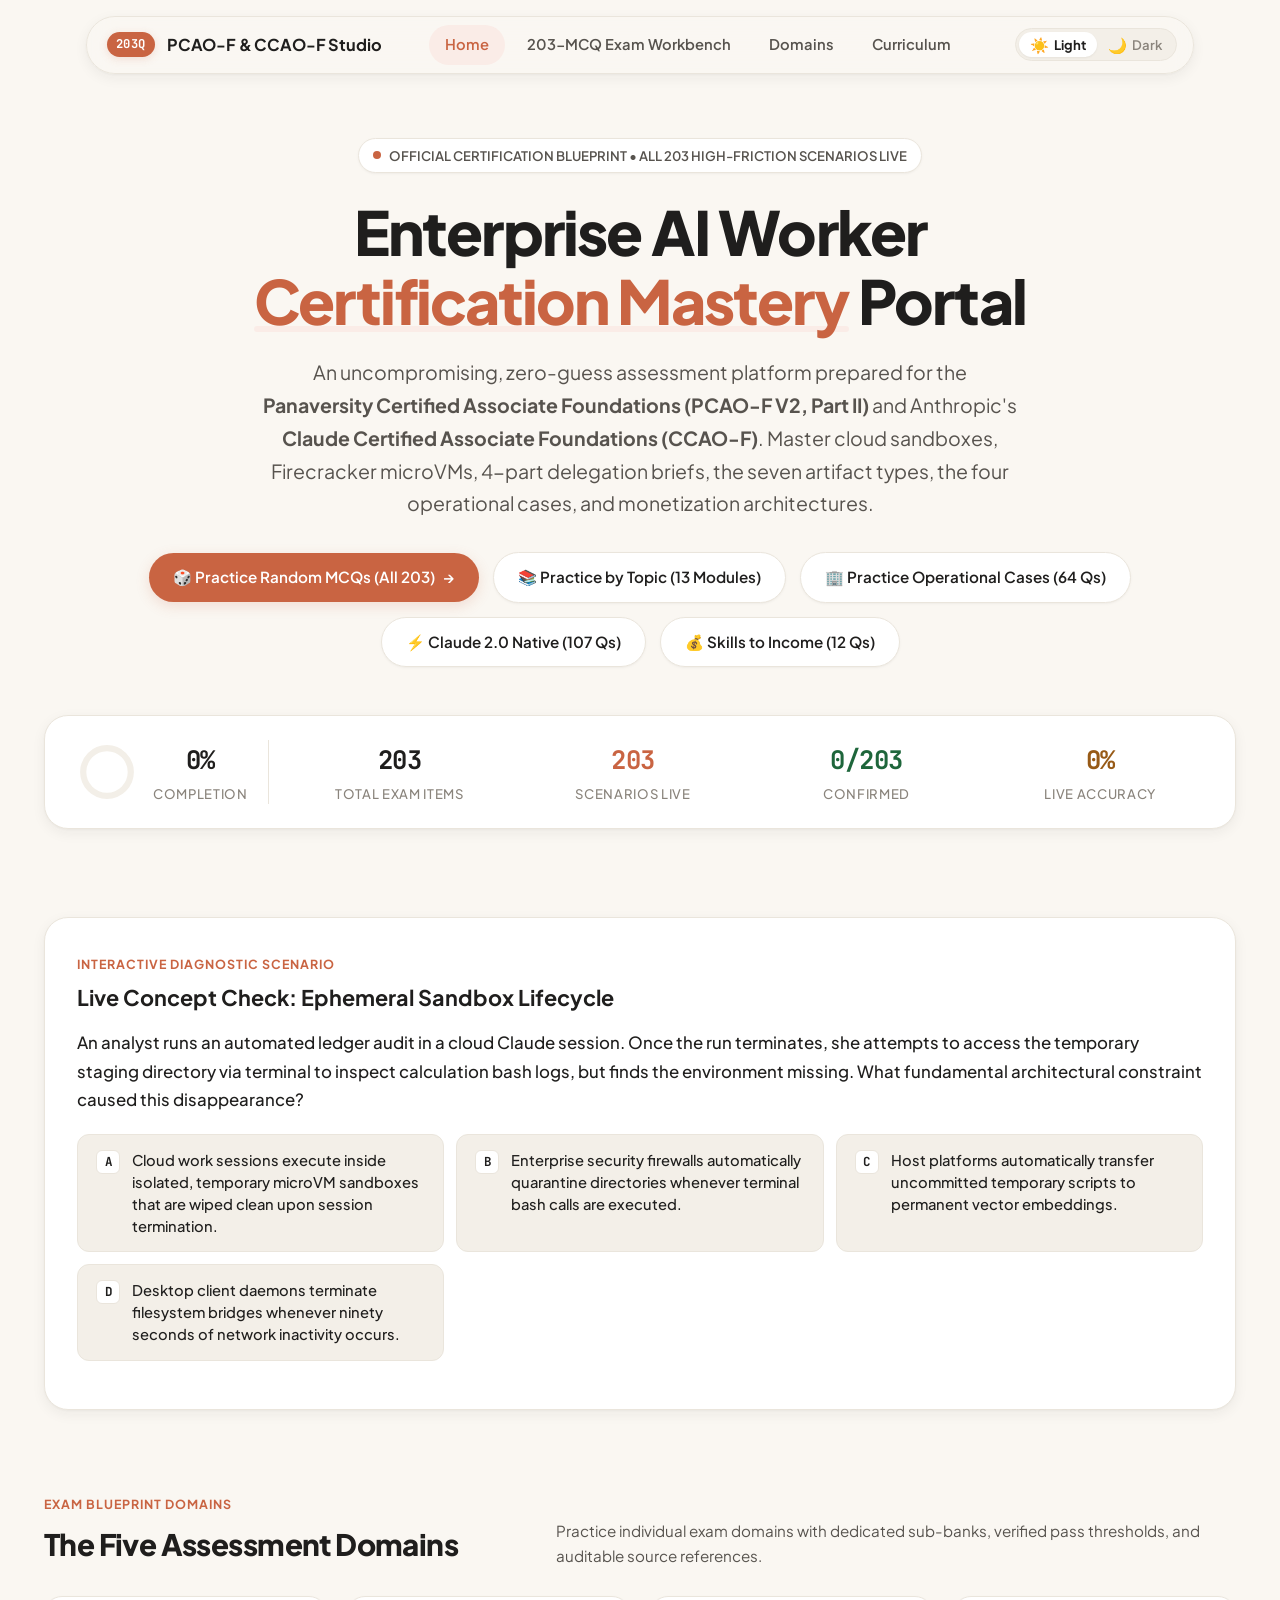
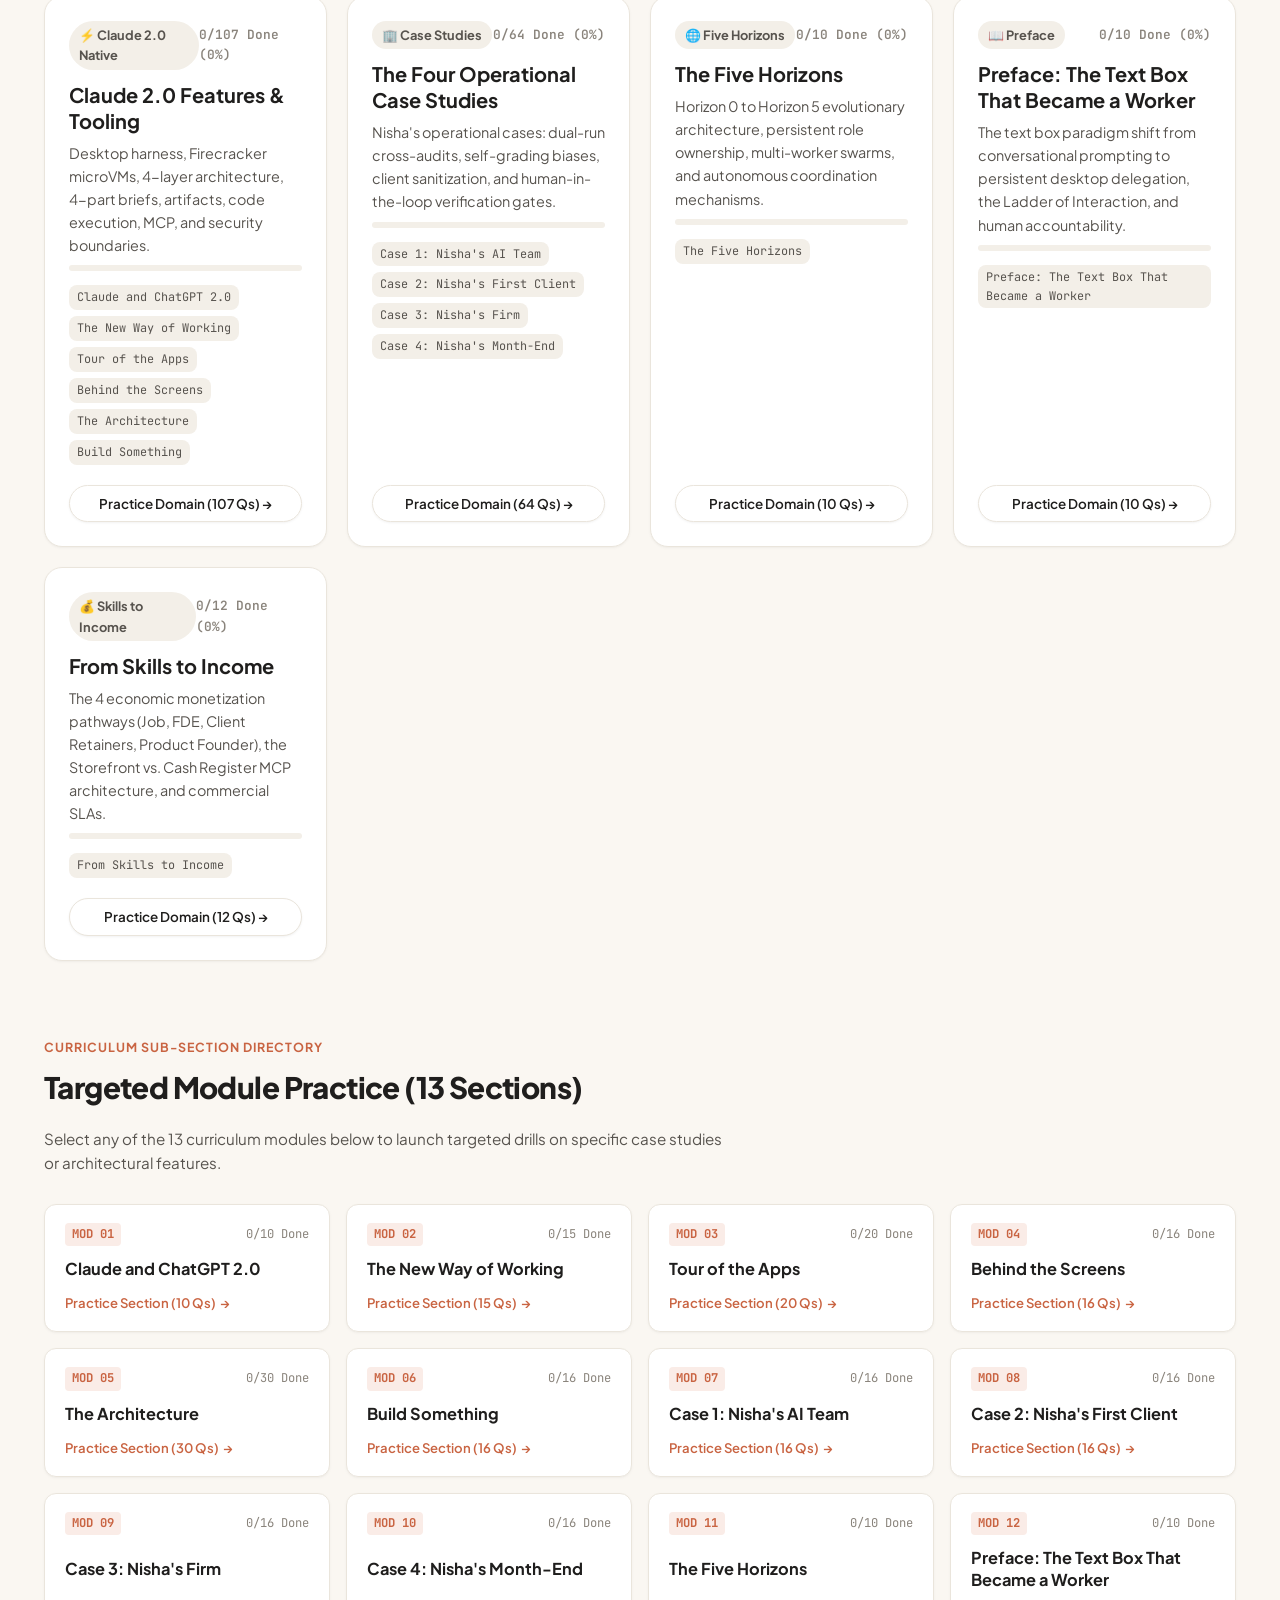
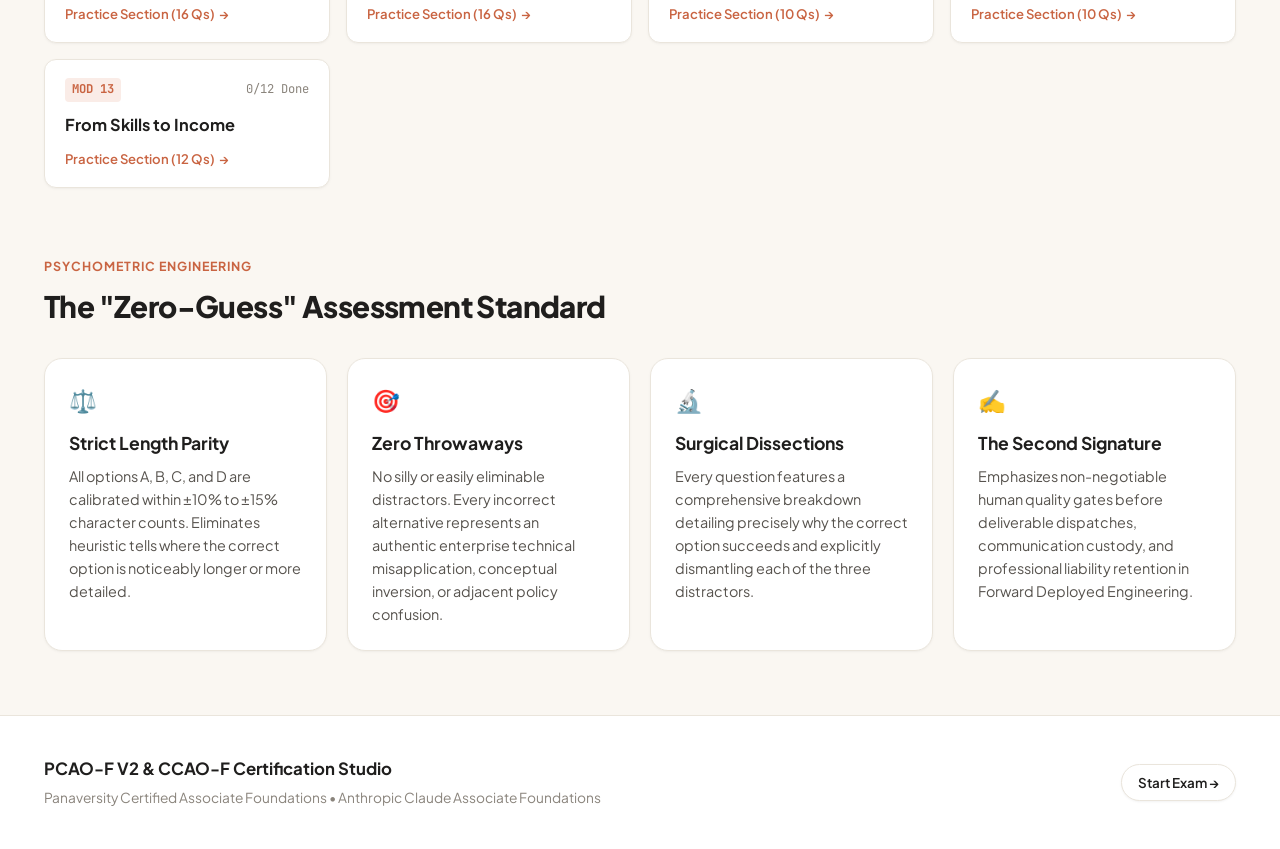
==== commit d05246fd: "feat: thoroughly randomize MCQs, remove shuffle button, add direct topic and random filters" ====
--- a/index.html
+++ b/index.html
@@ -62,8 +62,11 @@
 
       <div class="hero-actions">
         <a class="btn btn-primary" href="quiz.html">
-          <span>Start Full 203-Scenario Exam</span>
+          <span>🎲 Practice Random MCQs (All 203)</span>
           <span>→</span>
+        </a>
+        <a class="btn btn-outline" href="#curriculum">
+          <span>📚 Practice by Topic (13 Modules)</span>
         </a>
         <a class="btn btn-outline" href="quiz.html?domain=The%20Four%20Operational%20Case%20Studies">
           <span>🏢 Practice Operational Cases (64 Qs)</span>
--- a/styles.css
+++ b/styles.css
@@ -884,6 +884,31 @@
   border-color: var(--ink-primary);
 }
 
+.topic-select-wrap {
+  display: inline-flex;
+  align-items: center;
+}
+
+.topic-select-input {
+  padding: 6px 14px;
+  border-radius: var(--radius-full);
+  font-size: 0.82rem;
+  font-weight: 600;
+  background: var(--bg-card);
+  border: 1px solid var(--border-subtle);
+  color: var(--ink-primary);
+  outline: none;
+  cursor: pointer;
+  transition: all var(--trans-fast);
+  font-family: inherit;
+}
+
+.topic-select-input:hover,
+.topic-select-input:focus {
+  border-color: var(--accent-primary);
+  box-shadow: 0 0 0 2px var(--accent-glow);
+}
+
 /* 230-Item Jump Navigator Matrix */
 .matrix-container {
   background: var(--bg-card);
